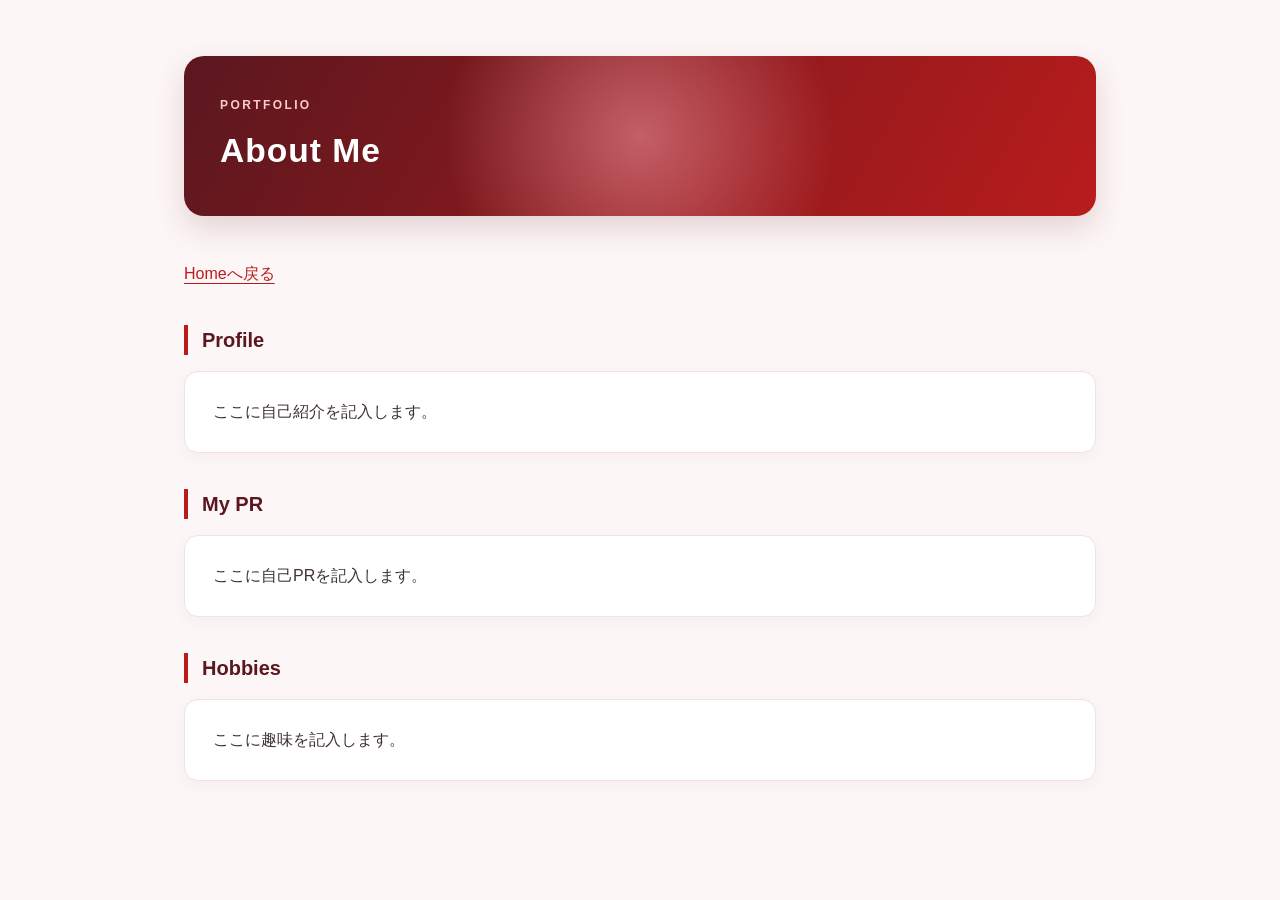
==== Aboutme.html @ 9557311f "feat: AboutMeページを追加した" ====
<!DOCTYPE html>
<html>

<head>
	<meta charset="UTF-8">
	<meta name="viewport" content="width=device-width, initial-scale=1.0">
	<title>About Me | ポートフォリオ公開サイト</title>
	<link rel="stylesheet" href="CSS/style.css">
</head>

<body>
	<header>
		<h1>About Me</h1>
		<nav aria-label="ページナビゲーション">
			<a href="index.html">Homeへ戻る</a>
		</nav>
	</header>
	<main>
		<section>
			<h2>Profile</h2>
			<p>ここに自己紹介を記入します。</p>
		</section>
		<section>
			<h2>My PR</h2>
			<p>ここに自己PRを記入します。</p>
		</section>
		<section>
			<h2>Hobbies</h2>
			<p>ここに趣味を記入します。</p>
		</section>

	</main>
</body>

</html>
---- CSS/style.css ----
/* 余白や枠線を含めて、要素のサイズを計算する */
* {
    box-sizing: border-box;
}

/* ページ全体の背景 */
html {
    min-height: 100%;
    background-color: #fdf6f6;
}

/* コンテンツを中央に配置する */
body {
    max-width: 960px;
    margin: 0 auto;
    padding: 56px 24px 80px;
    font-family: "Segoe UI", "Hiragino Kaku Gothic ProN",
        "Yu Gothic", Meiryo, sans-serif;
    color: #3f3336;
    line-height: 1.8;
    overflow-wrap: anywhere;
}

/* サイトのタイトル */
h1 {
    margin: 0 0 44px;
    padding: 40px 36px;
    border-radius: 20px;
    background: linear-gradient(120deg, #5b171f, #b91c1c);
    box-shadow: 0 12px 30px rgba(91, 23, 31, 0.16);
    color: #ffffff;
    font-size: clamp(1.5rem, 3.5vw, 2.1rem);
    line-height: 1.5;
    letter-spacing: 0.03em;
}

/* タイトルの上に添える小さなラベル */
h1::before {
    content: "PORTFOLIO";
    display: block;
    margin-bottom: 12px;
    color: #fecaca;
    font-size: 0.75rem;
    font-weight: 600;
    letter-spacing: 0.2em;
}

/* 「自己紹介」「ポートフォリオ」の見出し */
h2 {
    margin: 36px 0 16px;
    padding-left: 14px;
    border-left: 4px solid #b91c1c;
    color: #5b171f;
    font-size: 1.25rem;
    line-height: 1.5;
}

/* 本文を白いカードとして表示する */
p {
    margin: 0;
    padding: 24px 28px;
    border: 1px solid #f1e2e4;
    border-radius: 14px;
    background-color: #ffffff;
    box-shadow: 0 4px 16px rgba(42, 15, 19, 0.04);
    line-height: 2;
}

/* 作品紹介用のカード */
.portfolio-card {
    padding: 28px;
    border-top: 3px solid #b91c1c;
    color: #5b171f;
    font-size: 1.15rem;
    font-weight: 700;
}

/* 作品名の上に添える小さなラベル */
.portfolio-card::before {
    content: "PROJECT";
    display: block;
    margin-bottom: 8px;
    color: #8b6469;
    font-size: 0.7rem;
    font-weight: 600;
    letter-spacing: 0.15em;
}

/* リンクを追加した場合の見た目 */
a {
    color: #b91c1c;
    text-decoration-thickness: 1px;
    text-underline-offset: 4px;
}

a:hover {
    color: #7f1d1d;
    text-decoration-thickness: 2px;
}

a:focus-visible {
    outline: 3px solid #b91c1c;
    outline-offset: 5px;
}

/* スマートフォンなど、画面が狭い場合 */
@media (max-width: 600px) {
    body {
        padding: 28px 16px 48px;
    }

    h1 {
        margin-bottom: 32px;
        padding: 28px 20px;
        border-radius: 16px;
    }

    h2 {
        margin-top: 28px;
        font-size: 1.1rem;
    }

    p,
    .portfolio-card {
        padding: 20px;
    }
}


/* =========================================================
   JavaScript と組み合わせた演出
   ========================================================= */

/* ダークモードの切り替えボタン */
.theme-toggle {
    display: block;
    margin: 0 0 18px auto;
    padding: 10px 18px;
    border: 1px solid #e1cbd0;
    border-radius: 999px;
    background: #ffffff;
    color: #5b171f;
    font: inherit;
    font-size: 0.9rem;
    font-weight: 700;
    cursor: pointer;
    transition: background-color 0.2s, transform 0.2s;
}

.theme-toggle:hover {
    background-color: #ffe8eb;
    transform: translateY(-2px);
}

.theme-toggle:focus-visible {
    outline: 3px solid #b91c1c;
    outline-offset: 3px;
}

/* タイトル上をマウスが動くと光の位置が変わる */
h1 {
    background:
        radial-gradient(circle at var(--mouse-x, 50%) var(--mouse-y, 50%),
            rgba(253, 164, 175, 0.5), transparent 42%),
        linear-gradient(120deg, #5b171f, #b91c1c);
}

/* 画面内に入ると、ふわっと表示する */
.js-enabled .reveal {
    opacity: 0;
    transform: translateY(22px);
    transition: opacity 0.7s ease, transform 0.7s ease;
}

.js-enabled .reveal.is-visible {
    opacity: 1;
    transform: translateY(0);
}

/* 作品カードはマウスを乗せると少し浮く */
.portfolio-card {
    transition: box-shadow 0.25s ease, transform 0.25s ease,
        opacity 0.7s ease;
}

.portfolio-card.is-visible:hover {
    transform: translateY(-5px);
    box-shadow: 0 12px 32px rgba(91, 23, 31, 0.16);
}

/* ダークモード */
html.dark {
    background-color: #1a0b0e;
}

.dark body {
    color: #e2cbcf;
}

.dark h2 {
    color: #fecaca;
    border-left-color: #f87171;
}

.dark p {
    background-color: #2c1519;
    color: #f0e2e4;
    border-color: #553338;
    box-shadow: 0 5px 18px rgba(0, 0, 0, 0.25);
}

.dark .portfolio-card {
    border-top-color: #f87171;
}

.dark .portfolio-card::before {
    color: #b89499;
}

.dark .theme-toggle {
    color: #f0e2e4;
    background-color: #3b1e23;
    border-color: #69474c;
}

.dark .theme-toggle:hover {
    background-color: #553338;
}

.dark a {
    color: #fca5a5;
}

/* アニメーションを控えたい設定の人には、動かさず表示する */
@media (prefers-reduced-motion: reduce) {
    .js-enabled .reveal {
        opacity: 1;
        transform: none;
        transition: none;
    }

    .theme-toggle,
    .portfolio-card {
        transition: none;
    }

    .theme-toggle:hover,
    .portfolio-card.is-visible:hover {
        transform: none;
    }
}


/* ==========================================
   ポートフォリオ一覧
   ========================================== */

/* カードを横並びにする */
.portfolio-grid {
    display: grid;
    grid-template-columns: repeat(2, minmax(0, 1fr));
    gap: 24px;
}

/* カード全体 */
.portfolio-grid .portfolio-card {
    padding: 0;
    overflow: hidden;
    background: #ffffff;
    border: 1px solid #f1e2e4;
    border-radius: 16px;
    box-shadow: 0 4px 16px rgba(42, 15, 19, 0.06);
    color: #3f3336;
    font-size: 1rem;
    font-weight: normal;
    transition:
        transform 0.25s ease,
        box-shadow 0.25s ease,
        opacity 0.7s ease;
}

/* 既存の擬似要素によるPROJECT表示を無効化 */
.portfolio-grid .portfolio-card::before {
    content: none;
}

/* カードのホバー演出 */
.portfolio-grid .portfolio-card:hover {
    transform: translateY(-5px);
    box-shadow: 0 12px 32px rgba(91, 23, 31, 0.15);
}

/* カード上部の画像領域 */
.portfolio-image {
    display: flex;
    align-items: center;
    justify-content: center;
    height: 150px;
    background: linear-gradient(135deg, #5b171f, #dc2626);
    color: white;
    font-size: 0.9rem;
    font-weight: 700;
    letter-spacing: 0.15em;
}

/* 制作予定カード */
.portfolio-image-next {
    background: linear-gradient(135deg, #7c5c61, #a8888d);
}

/* カード本文 */
.portfolio-content {
    padding: 24px;
}

.portfolio-content h3 {
    margin: 0 0 12px;
    color: #5b171f;
    font-size: 1.2rem;
}

/* 作品の説明文 */
.portfolio-grid .portfolio-description {
    margin: 0 0 18px;
    padding: 0;
    border: none;
    border-radius: 0;
    background: transparent;
    box-shadow: none;
    color: #7a5c60;
    font-size: 0.9rem;
    font-weight: normal;
    line-height: 1.8;
}

/* 使用技術タグ */
.portfolio-tags {
    display: flex;
    flex-wrap: wrap;
    gap: 8px;
    margin-bottom: 20px;
}

.portfolio-tags span {
    padding: 4px 12px;
    border-radius: 6px;
    background: #fef2f2;
    color: #b91c1c;
    font-size: 0.75rem;
    font-weight: 600;
}

/* GitHubへのリンク */
.portfolio-link {
    display: inline-block;
    font-size: 0.9rem;
    font-weight: 700;
}

/* ==========================================
   ダークモード対応
   ========================================== */

.dark .portfolio-grid .portfolio-card {
    background: #2c1519;
    border-color: #553338;
    color: #f0e2e4;
}

.dark .portfolio-content h3 {
    color: #fecaca;
}

.dark .portfolio-grid .portfolio-description {
    background: transparent;
    color: #e2cbcf;
    box-shadow: none;
}

.dark .portfolio-tags span {
    background: #5f1e26;
    color: #fecaca;
}

/* ==========================================
   レスポンシブ対応
   ========================================== */

@media (max-width: 600px) {
    .portfolio-grid {
        grid-template-columns: 1fr;
    }

    .portfolio-image {
        height: 130px;
    }

    .portfolio-content {
        padding: 20px;
    }
}

/* アニメーション軽減設定 */
@media (prefers-reduced-motion: reduce) {
    .portfolio-grid .portfolio-card {
        transition: none;
    }

    .portfolio-grid .portfolio-card:hover {
        transform: none;
    }
}
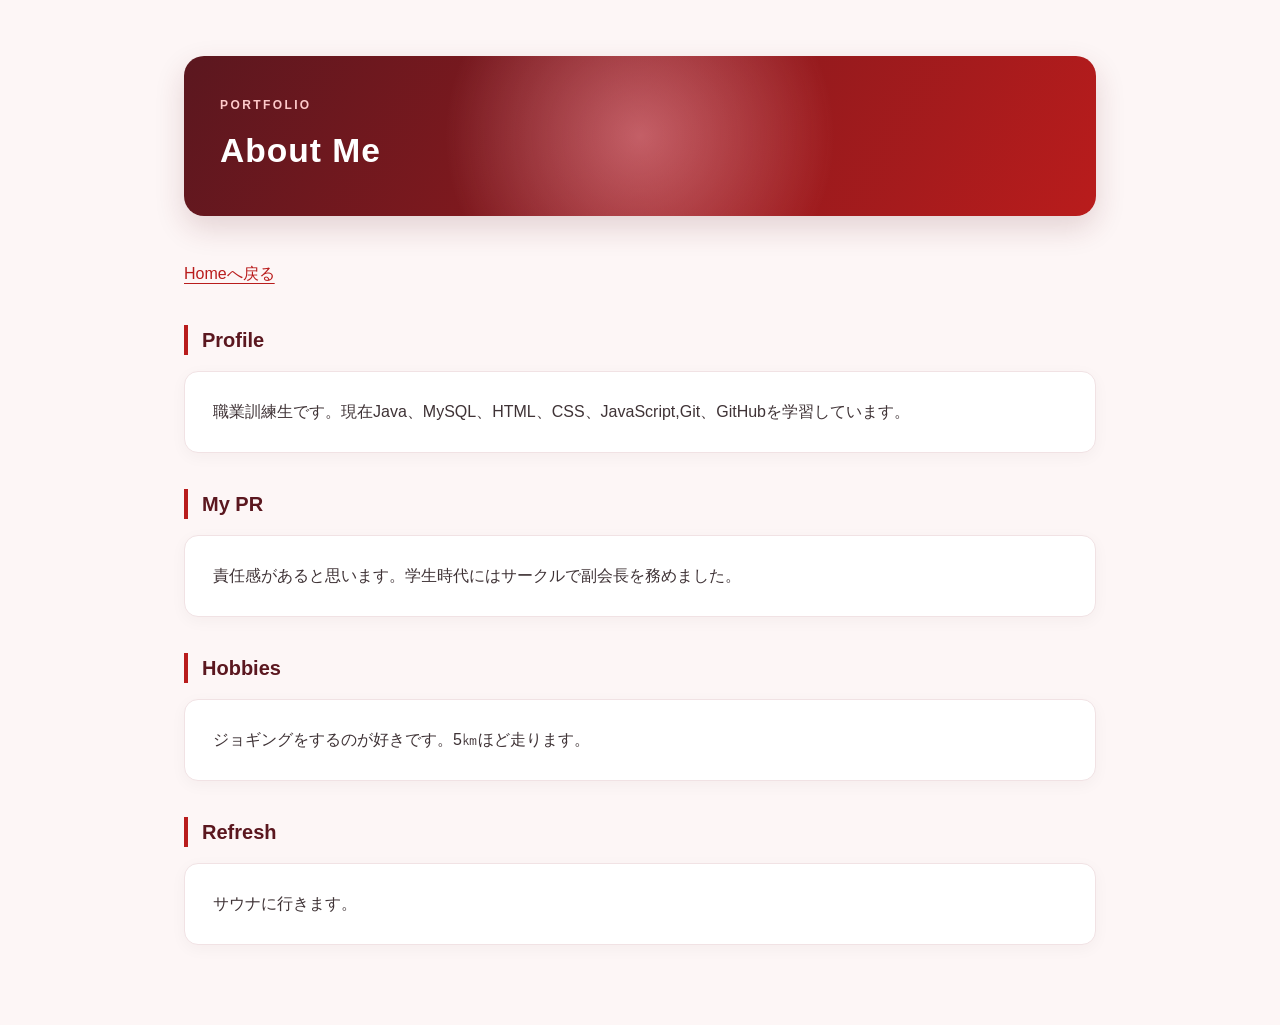
==== commit eb368996: "Merge pull request #10 from abe-sh1/edit/aboutme content: About Meページの掲載内容を充実させる  #9" ====
--- a/Aboutme.html
+++ b/Aboutme.html
@@ -18,17 +18,22 @@
 	<main>
 		<section>
 			<h2>Profile</h2>
-			<p>ここに自己紹介を記入します。</p>
+			<p>職業訓練生です。現在Java、MySQL、HTML、CSS、JavaScript,Git、GitHubを学習しています。<br>
+			
+			</p>
 		</section>
 		<section>
 			<h2>My PR</h2>
-			<p>ここに自己PRを記入します。</p>
+			<p>責任感があると思います。学生時代にはサークルで副会長を務めました。</p>
 		</section>
 		<section>
 			<h2>Hobbies</h2>
-			<p>ここに趣味を記入します。</p>
+			<p>ジョギングをするのが好きです。5㎞ほど走ります。</p>
 		</section>
-
+		<section>
+			<h2>Refresh</h2>
+			<p>サウナに行きます。</p>
+		</section>
 	</main>
 </body>
 
